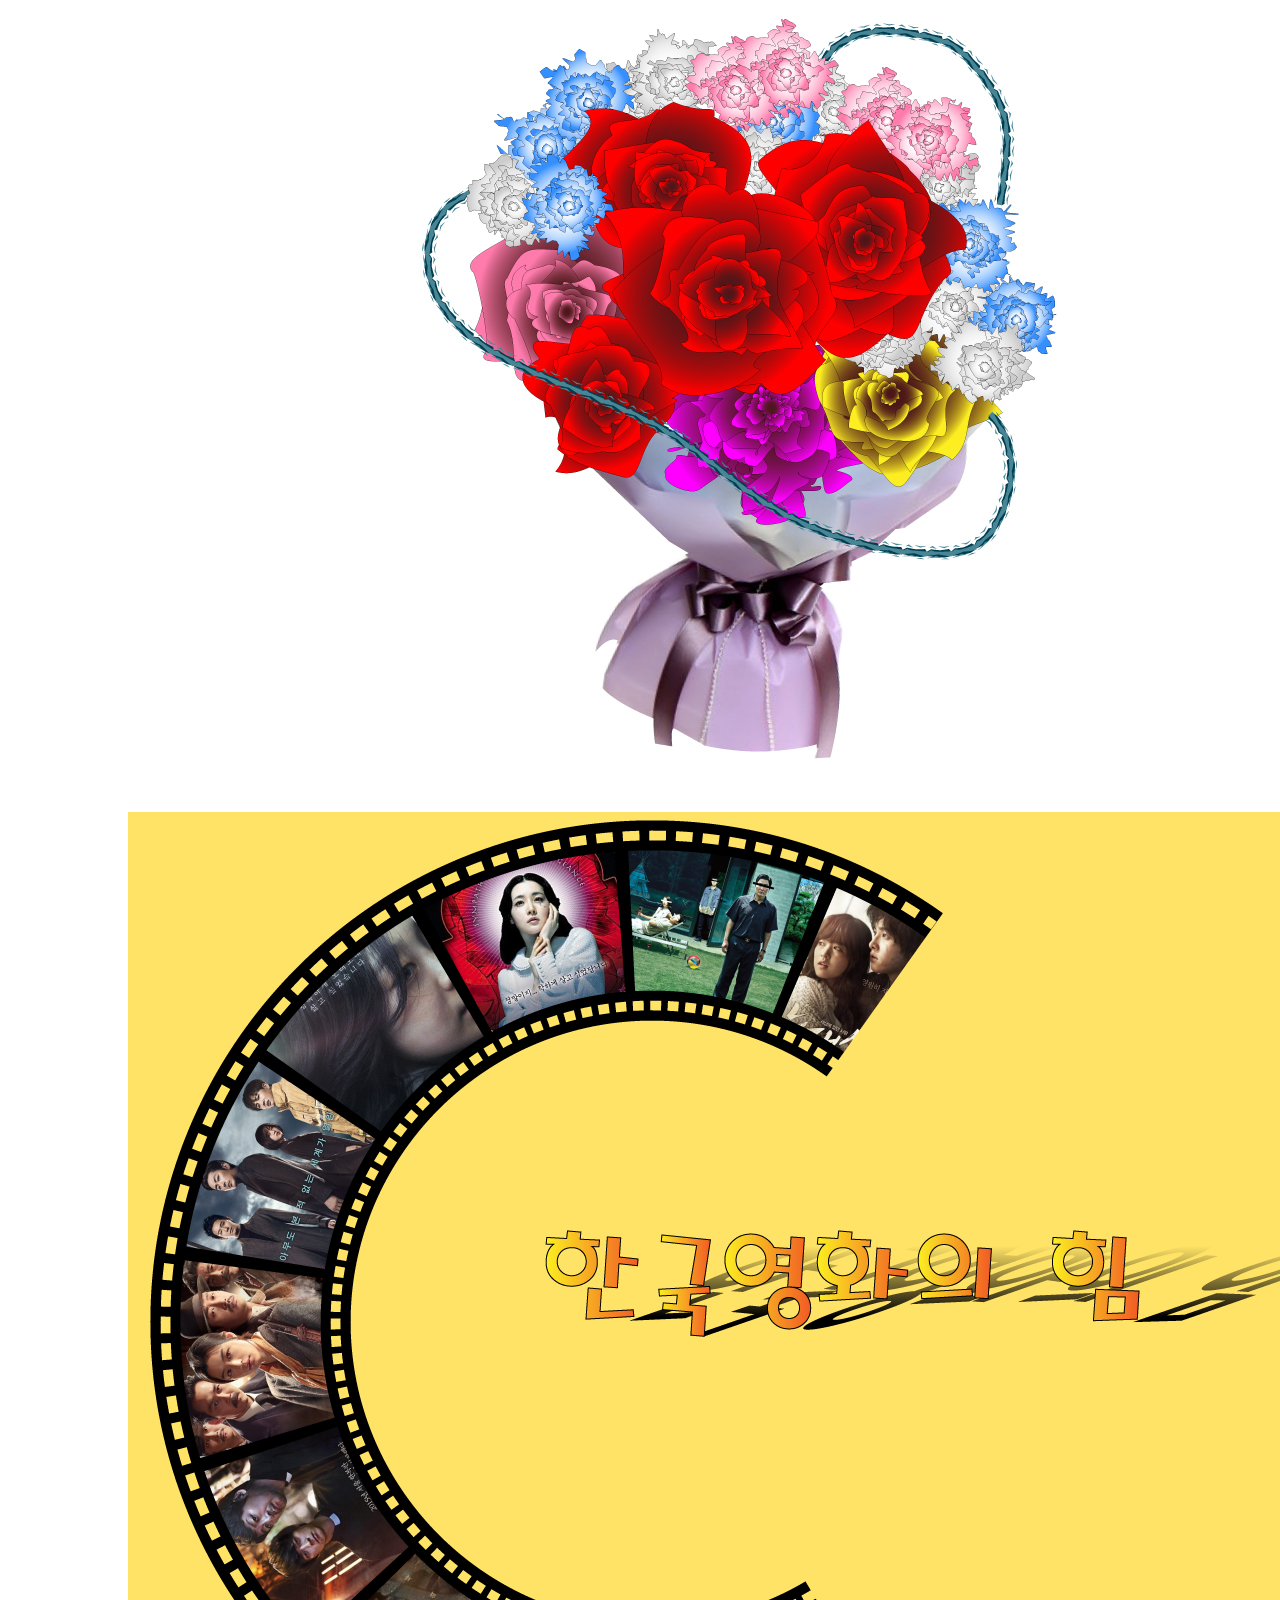
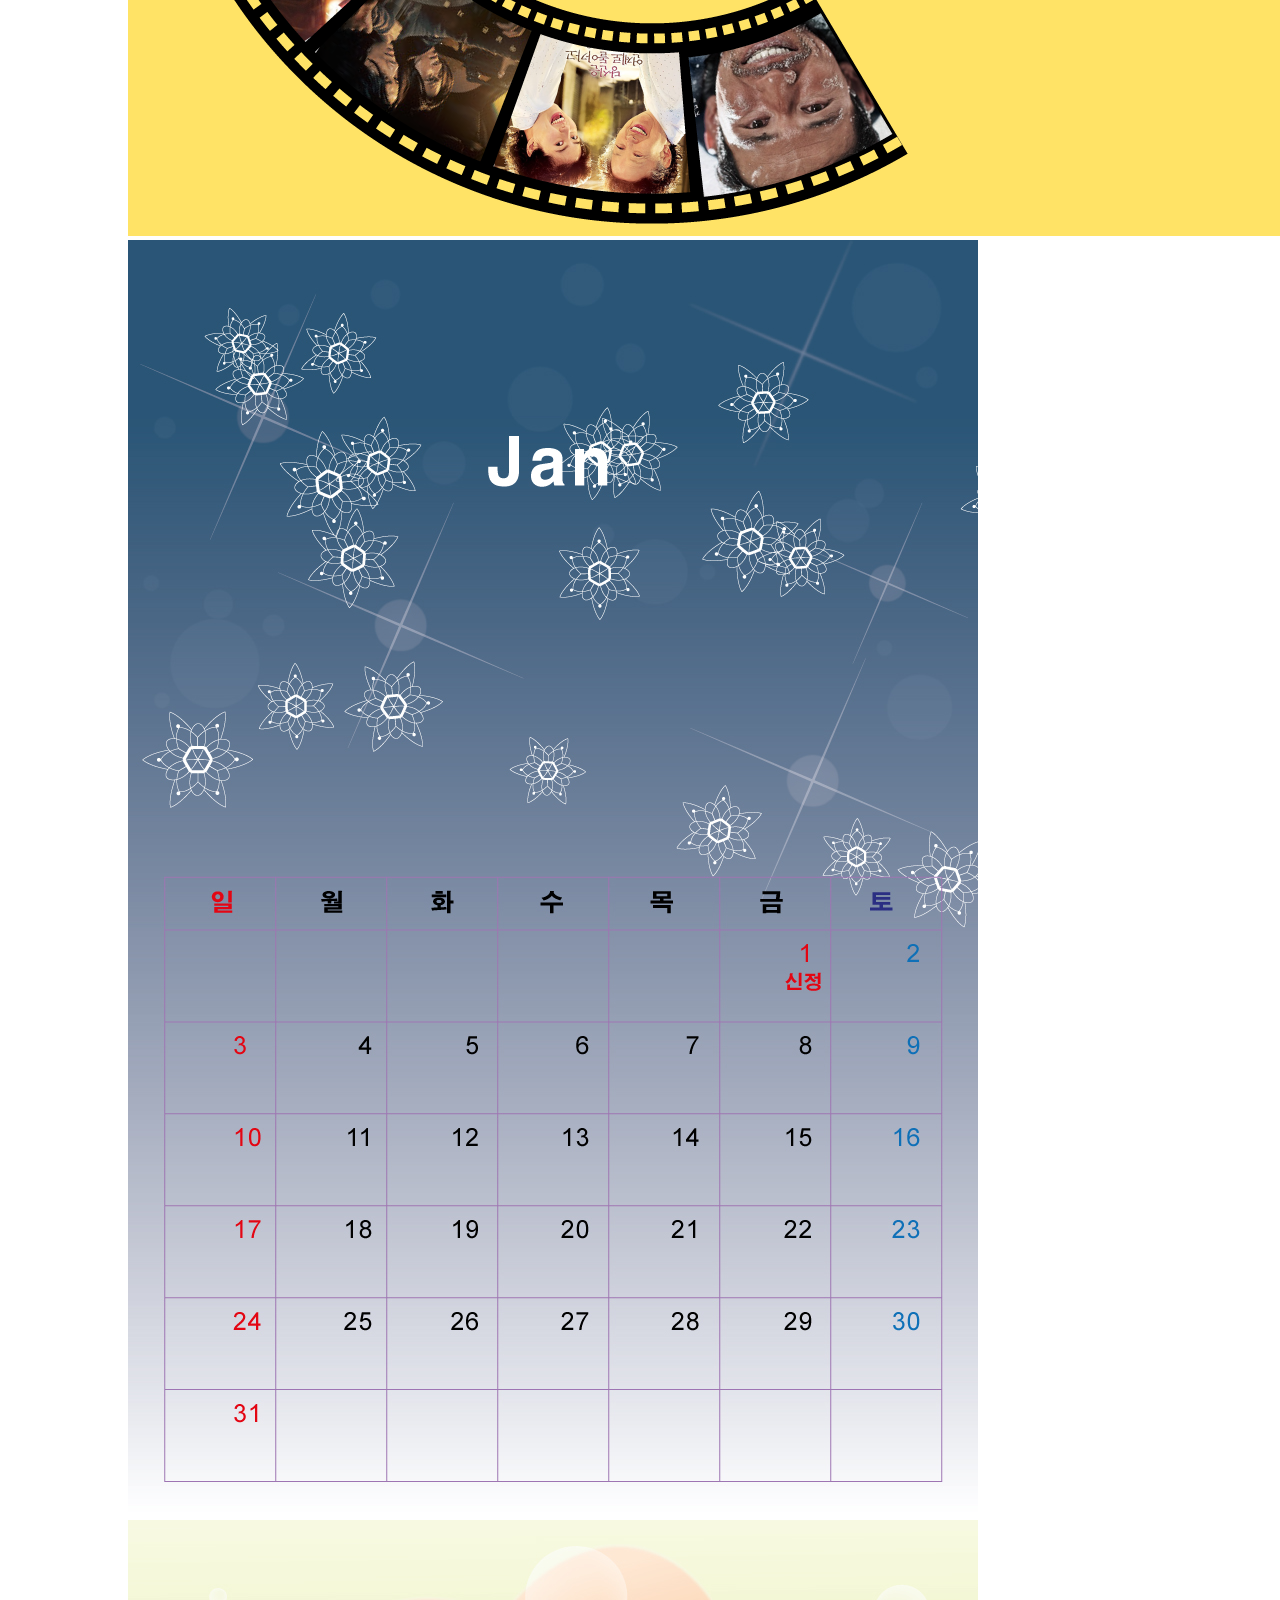
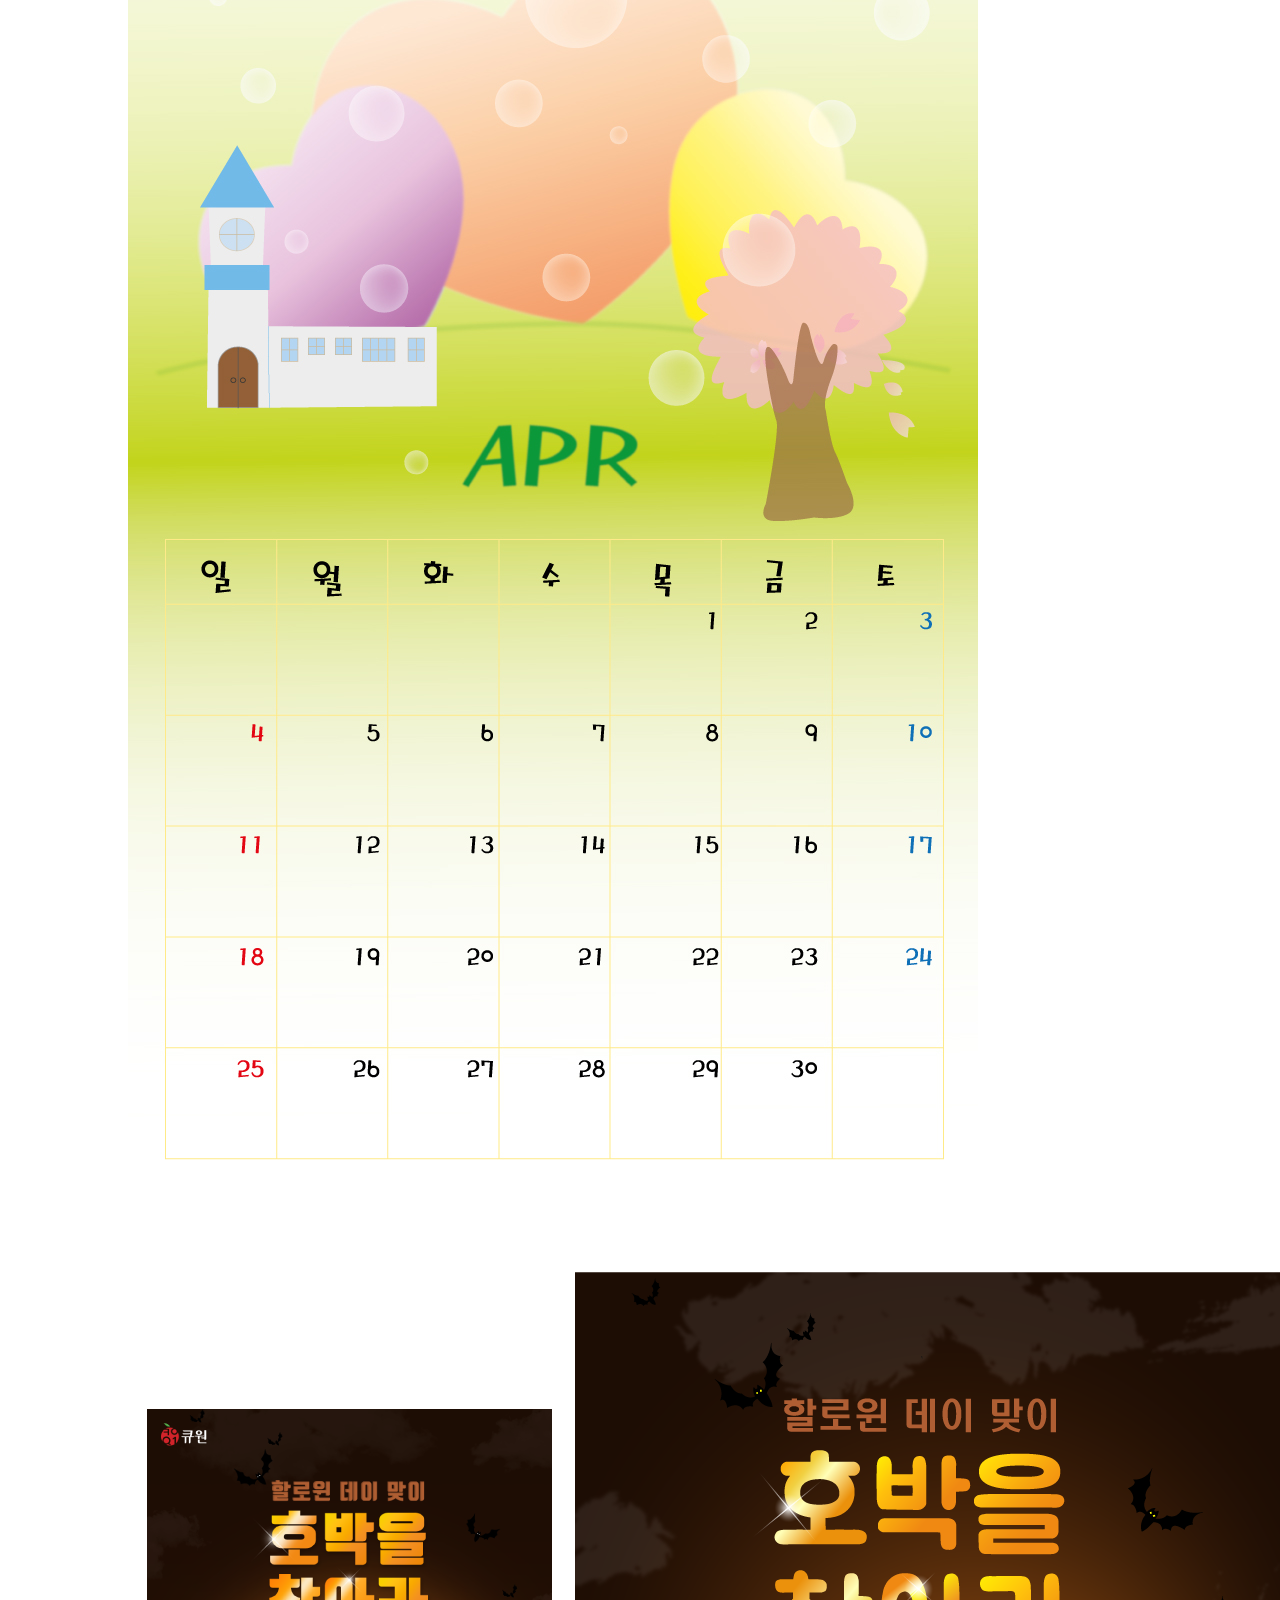
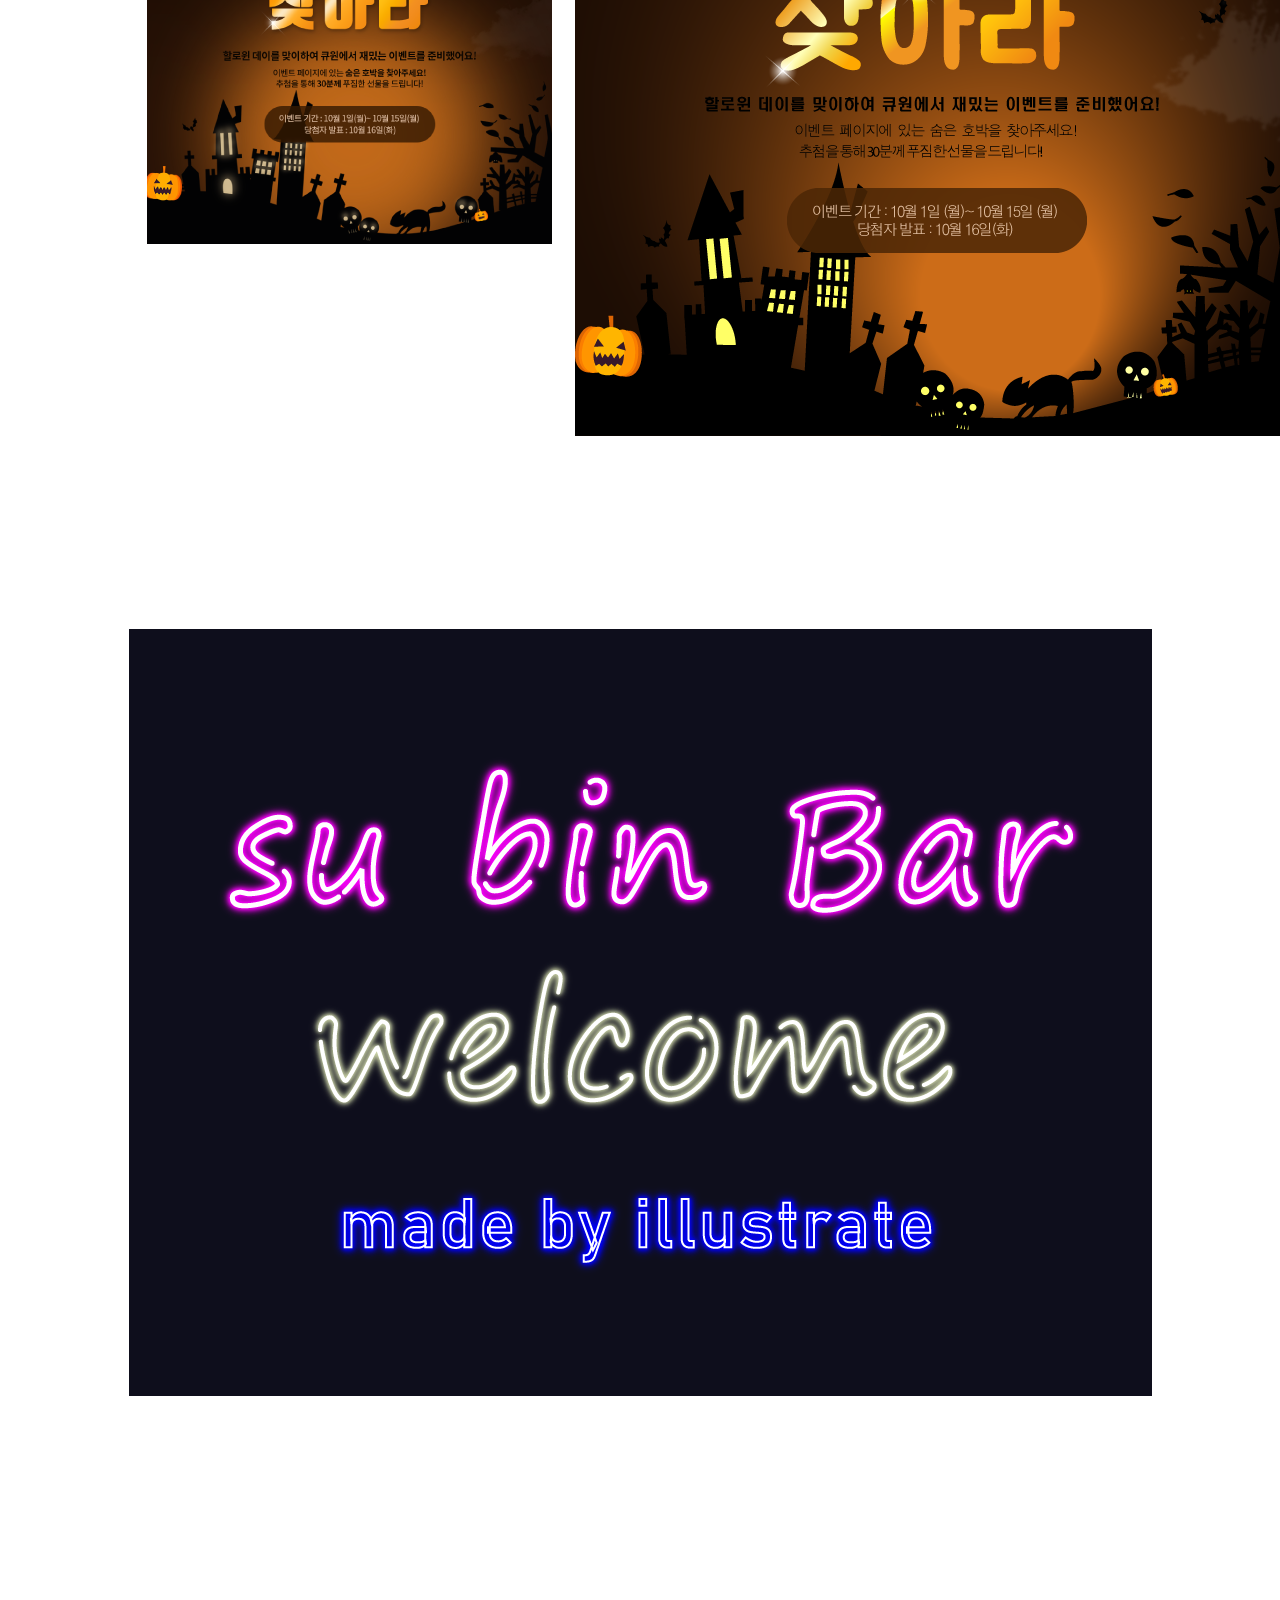
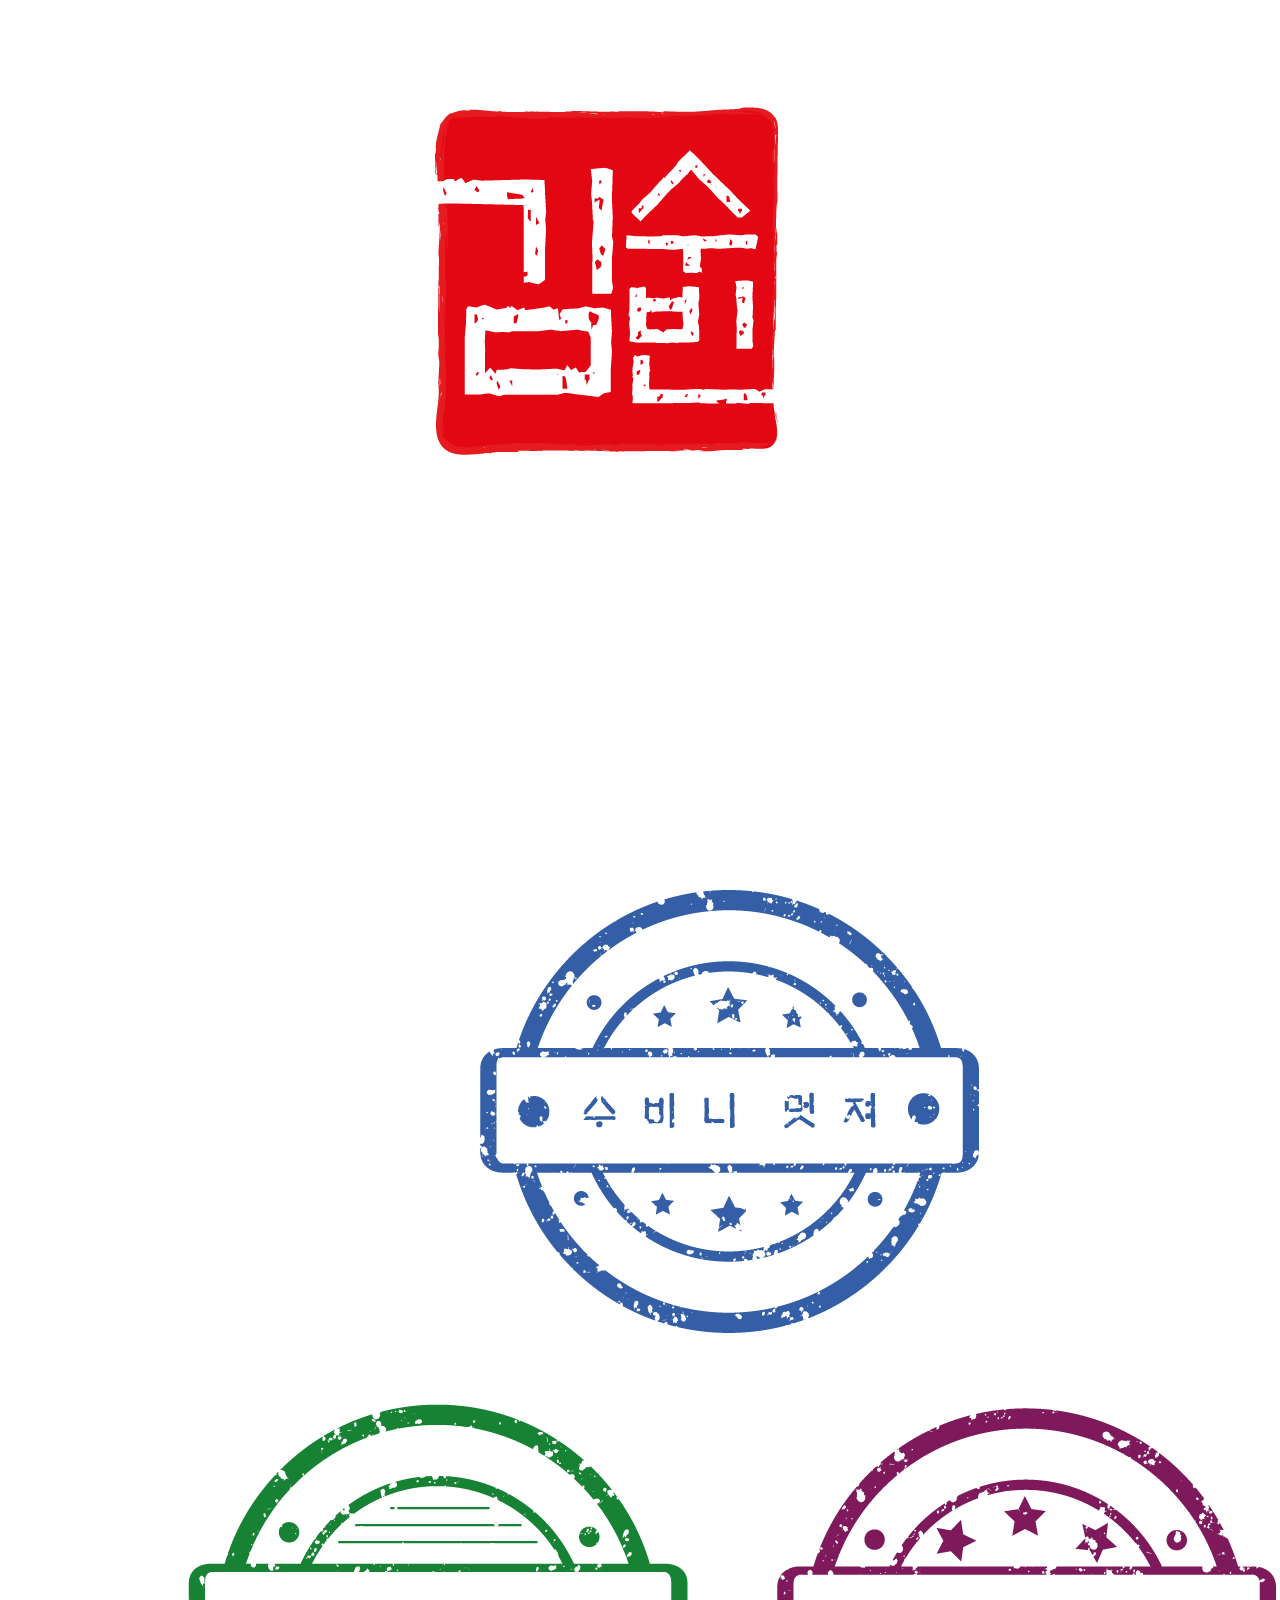
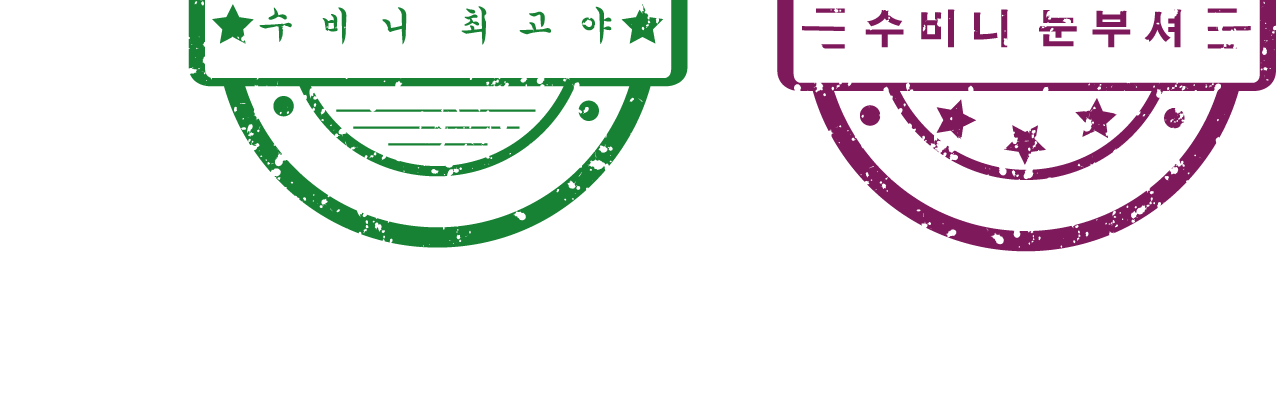
==== illustration/index.html @ 454caa93 "Add files via upload" ====
<!DOCTYPE html>
<html lang="ko">
<head>
    <meta charset="UTF-8">
    <meta name="viewport" content="width=device-width">
    <title>일러</title>
    <style> 
        .wrap{width: 1024px; margin: auto;}
        .wrap img{text-align: center;}
        .up{margin-top: -200px;}
    </style>
</head>
<body>
    <div class="wrap">
        <img src="images/flower.jpg" alt="">
        <img src="images/stroke.png" alt="" class="gif">
        <img src="images/jan.jpg" alt="">
        <img src="images/apr.jpg" alt="">
        <img src="images/poster.png" alt="">
        <img src="images/neon.png" alt="">
        <img src="images/seal.png" alt="">
        <img src="images/stamp.png" alt="" class="up">
        
    </div>
</body>
</html>
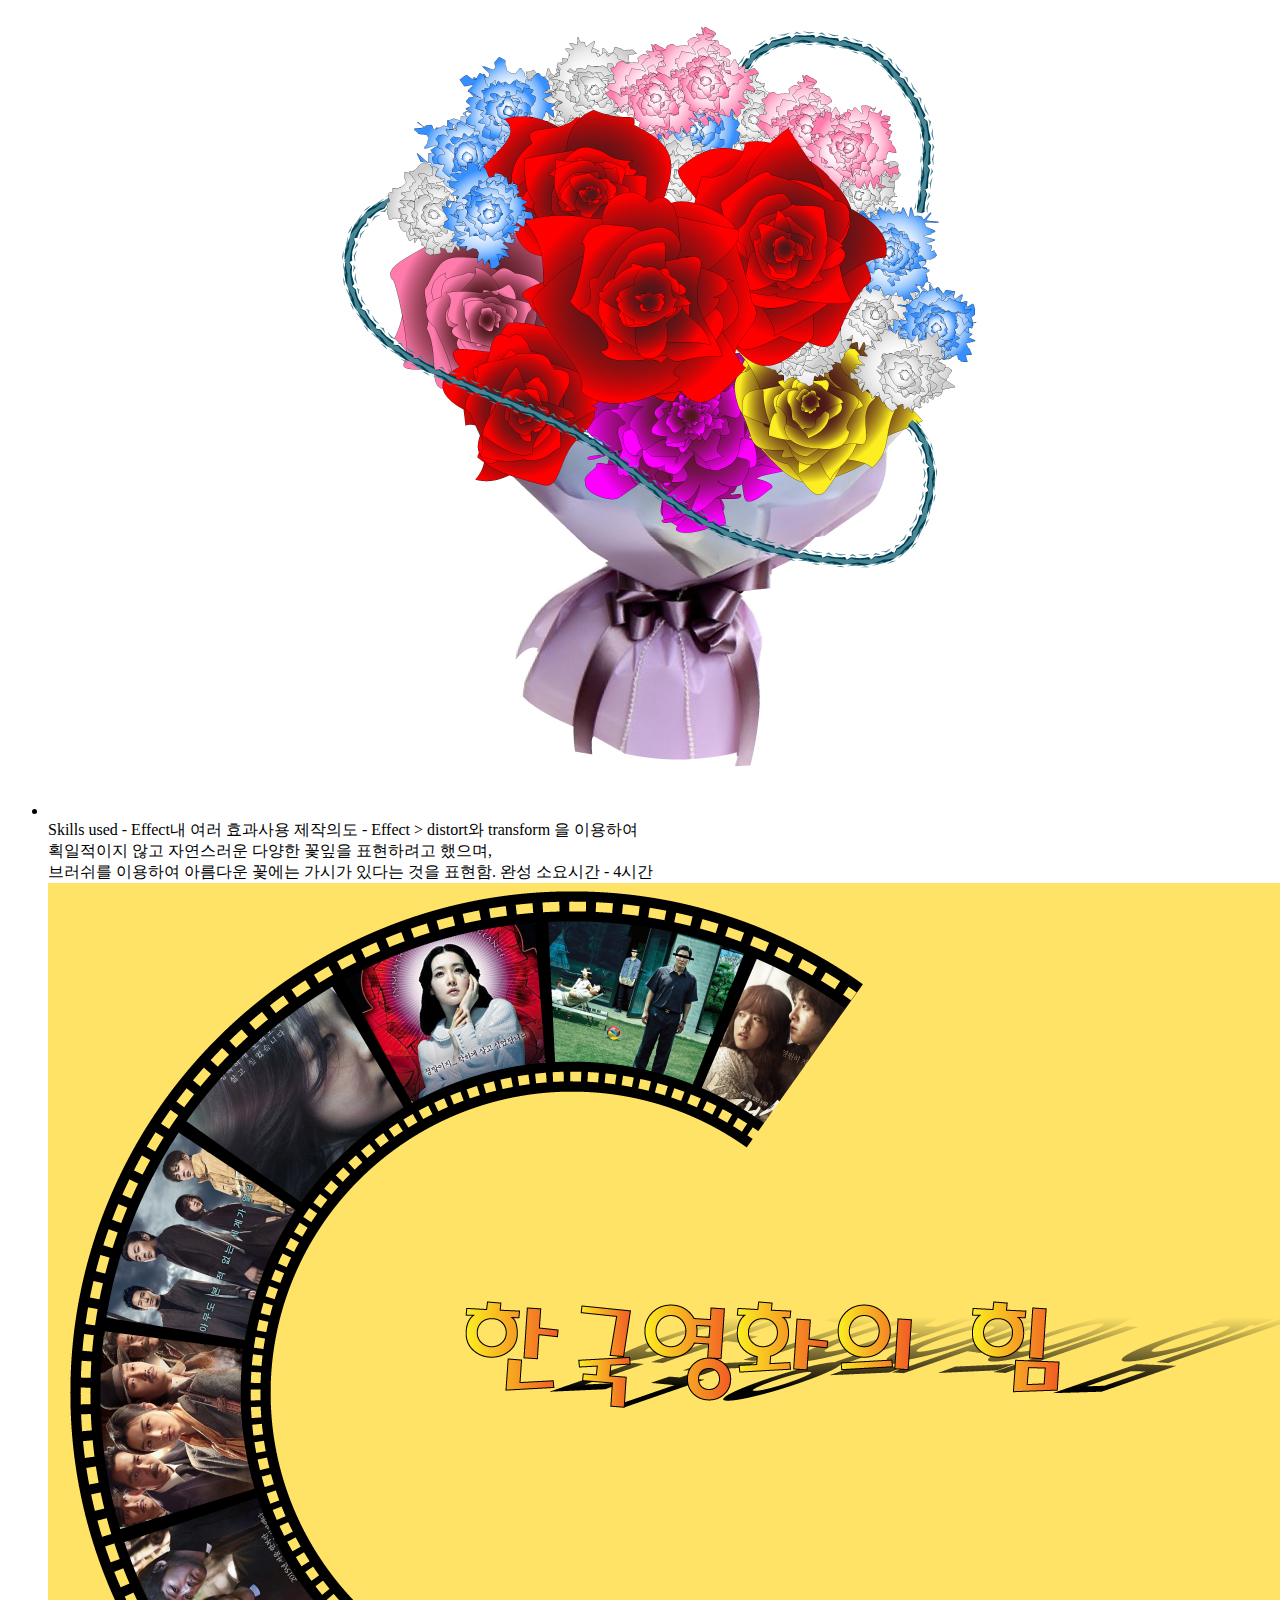
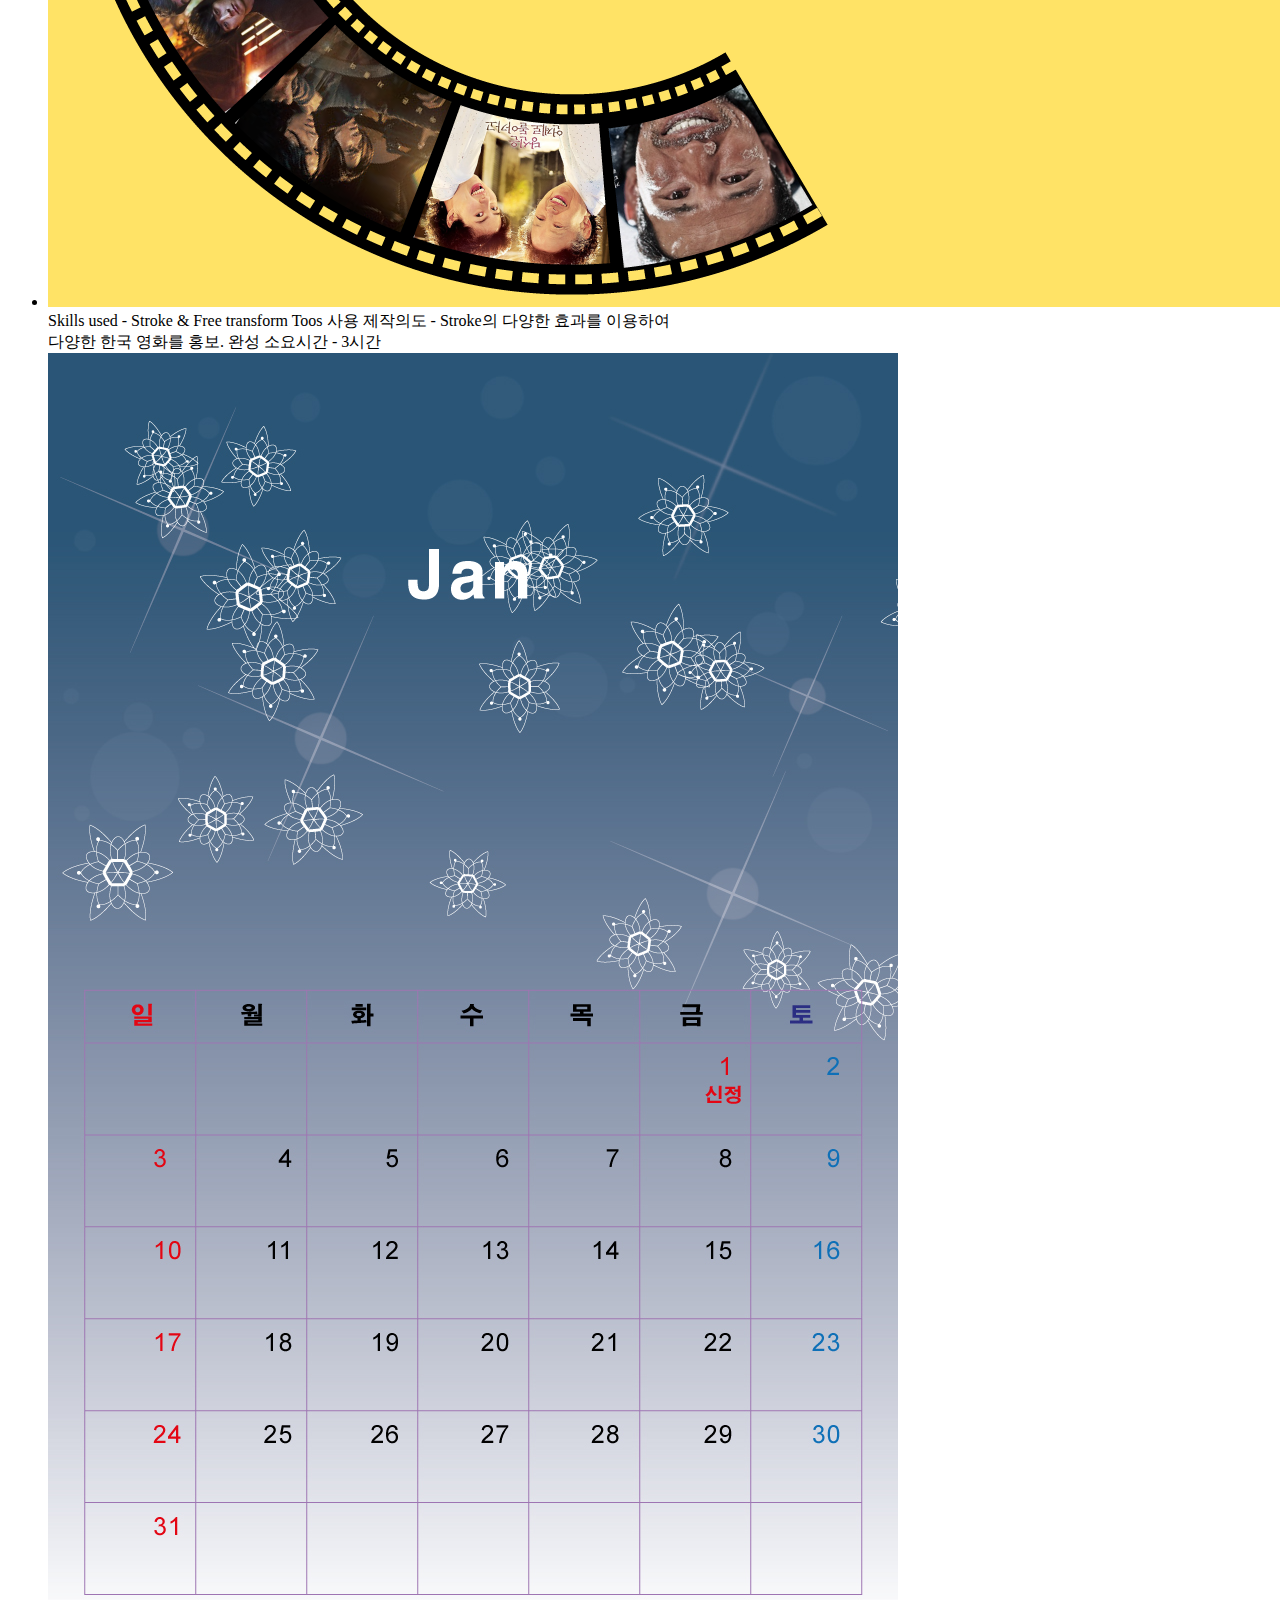
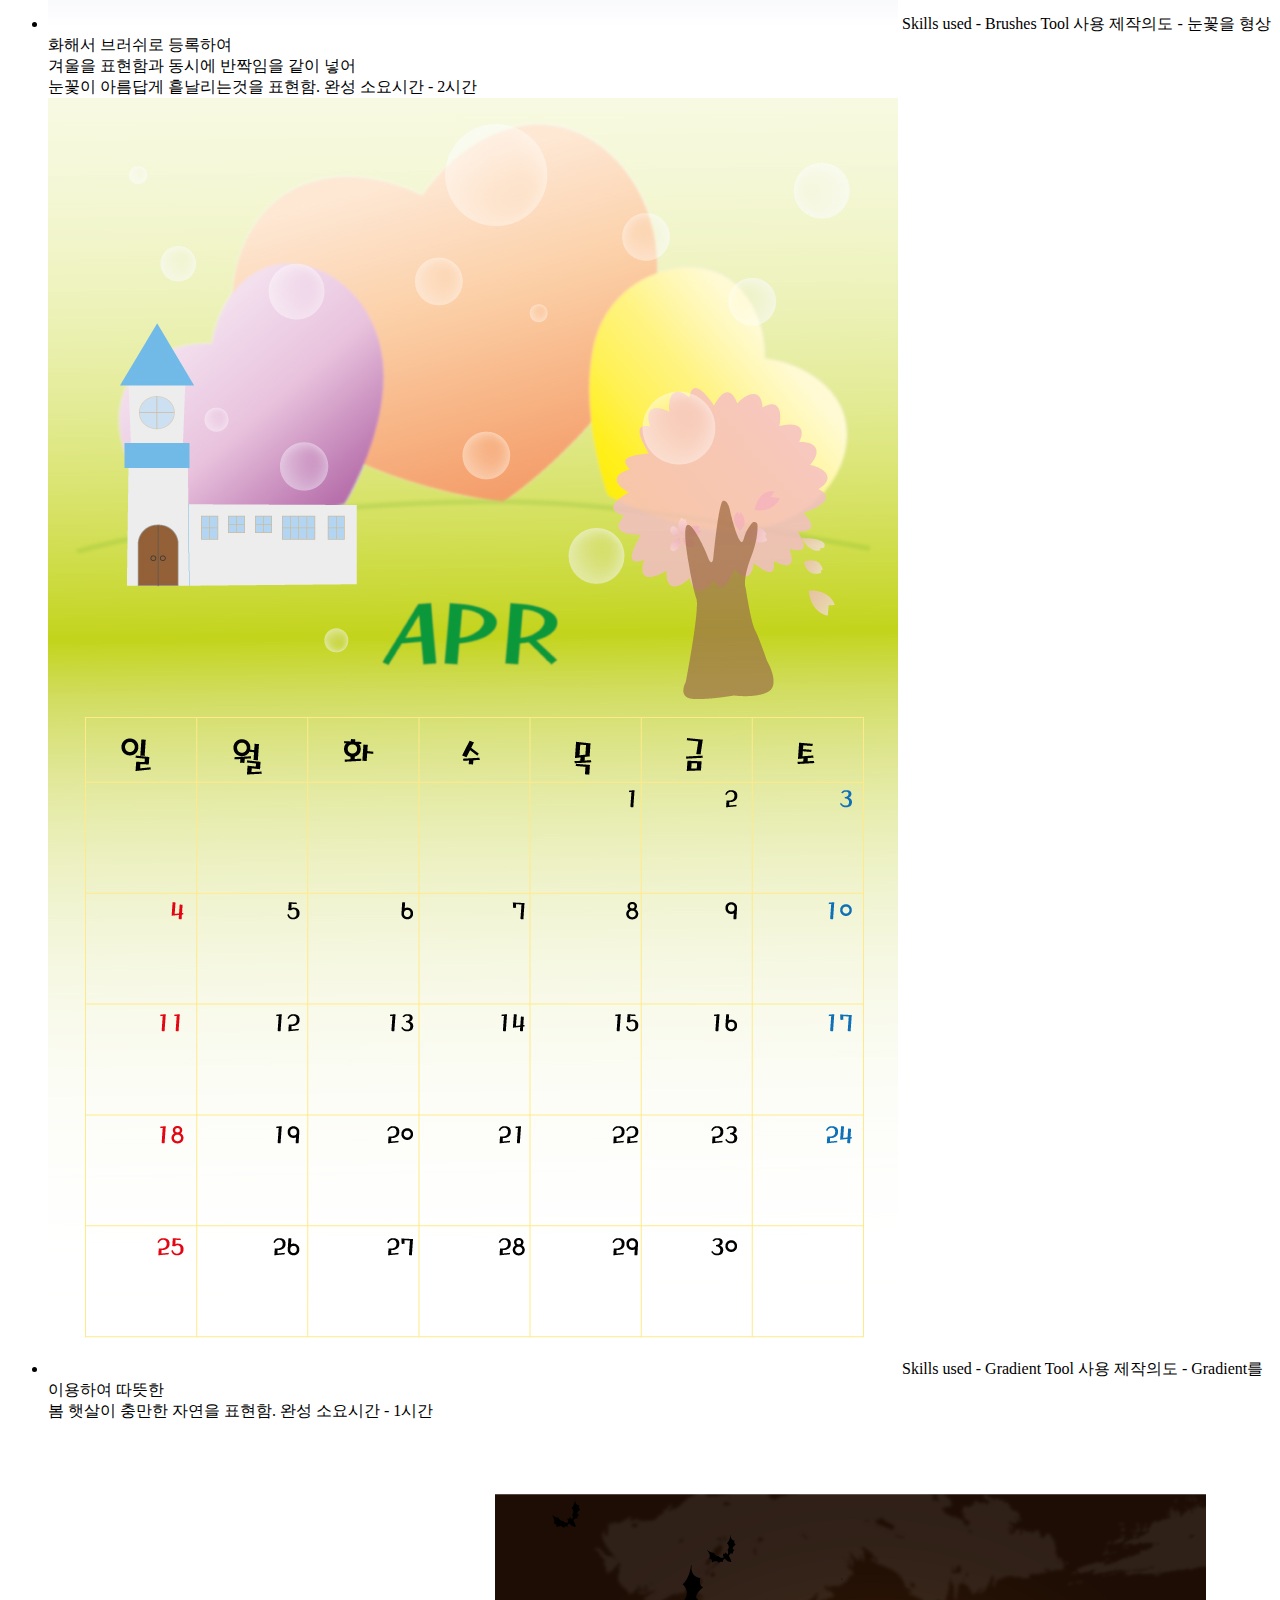
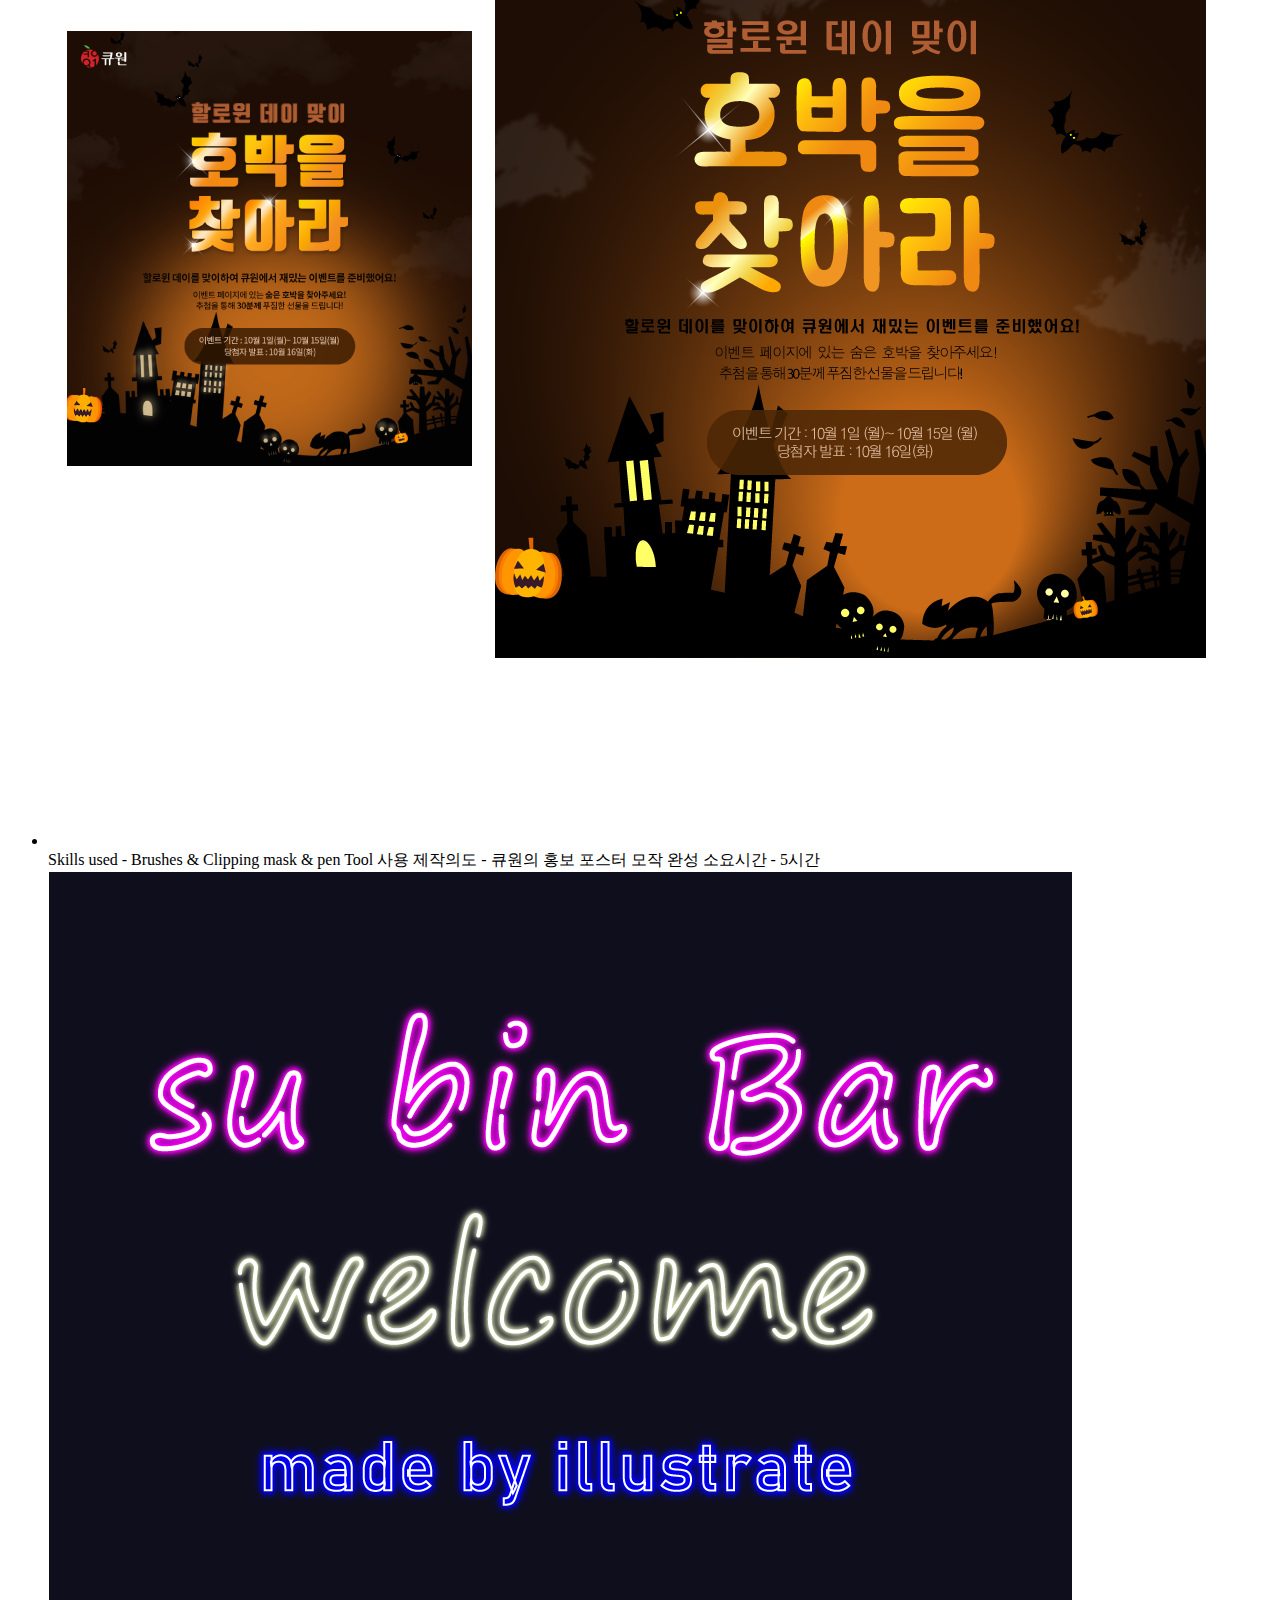
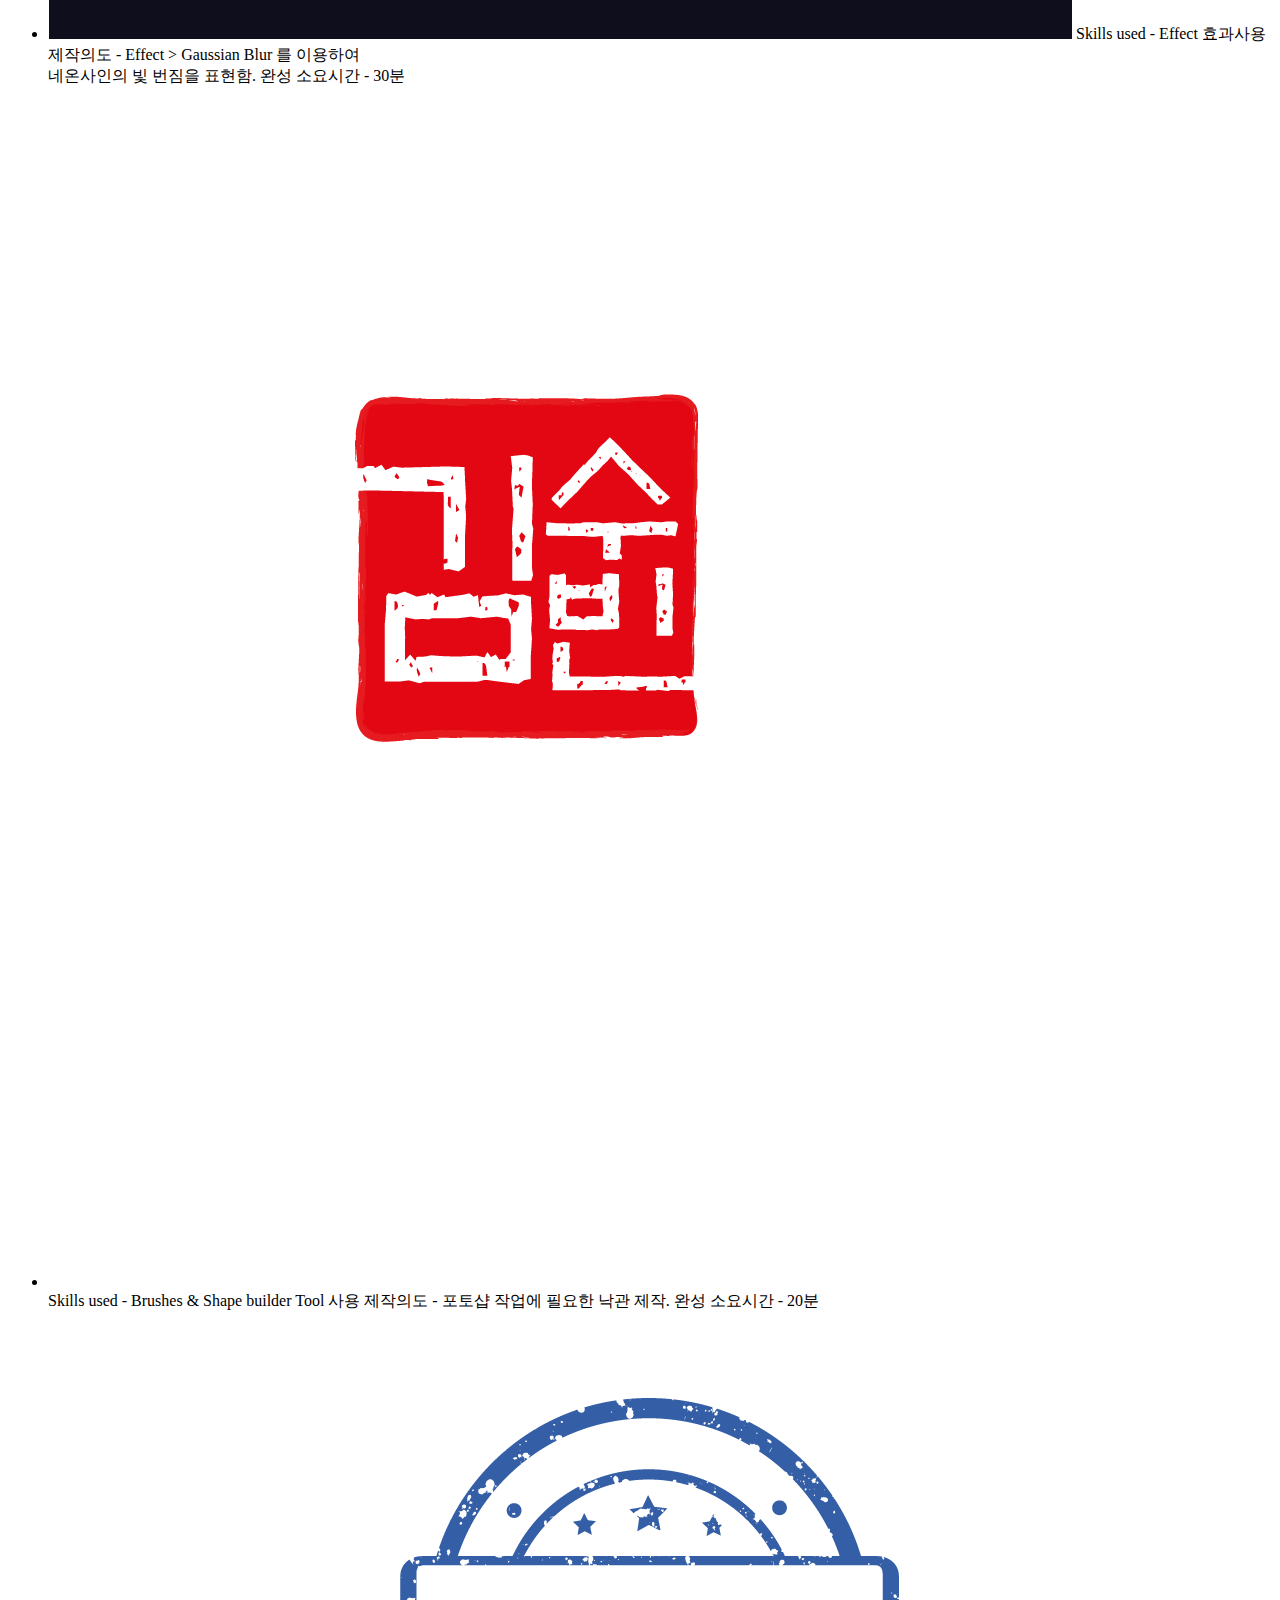
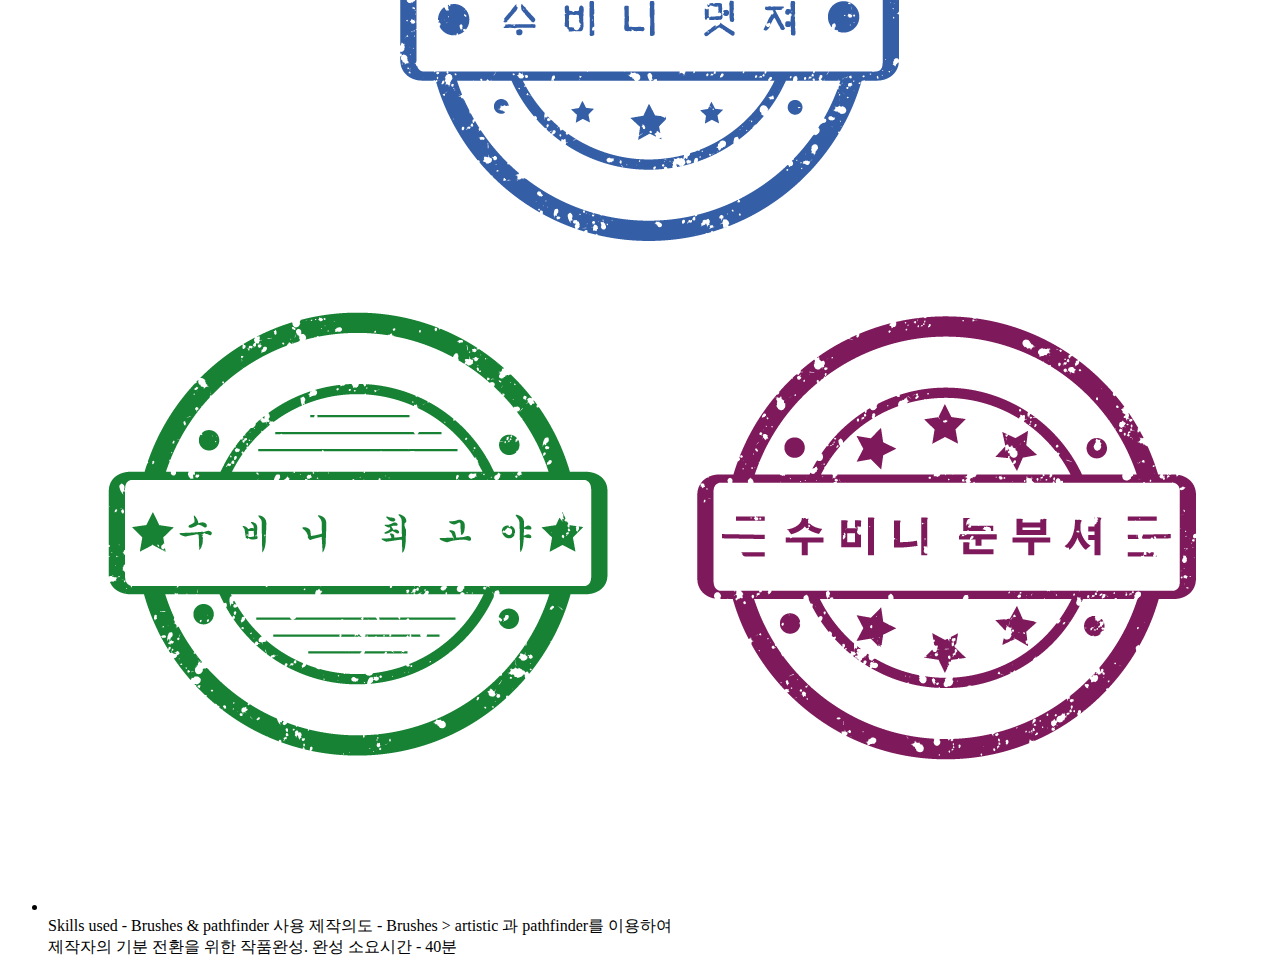
==== commit 5d6c9f88: "Add files via upload" ====
--- a/illustration/index.html
+++ b/illustration/index.html
@@ -4,23 +4,60 @@
     <meta charset="UTF-8">
     <meta name="viewport" content="width=device-width">
     <title>일러</title>
-    <style> 
-        .wrap{width: 1024px; margin: auto;}
-        .wrap img{text-align: center;}
-        .up{margin-top: -200px;}
-    </style>
+    <link rel="stylesheet" href="css/common.css">
 </head>
 <body>
     <div class="wrap">
-        <img src="images/flower.jpg" alt="">
-        <img src="images/stroke.png" alt="" class="gif">
-        <img src="images/jan.jpg" alt="">
-        <img src="images/apr.jpg" alt="">
-        <img src="images/poster.png" alt="">
-        <img src="images/neon.png" alt="">
-        <img src="images/seal.png" alt="">
-        <img src="images/stamp.png" alt="" class="up">
-        
+        <ul class="ap">
+            <li class="a">
+                <img src="images/flower.jpg" alt="">
+                <span class="txt1">Skills used - Effect내 여러 효과사용</span>
+                <span class="txt2">제작의도 - Effect > distort와 transform 을 이용하여<br> 획일적이지 않고 자연스러운 다양한 꽃잎을 표현하려고 했으며,<br> 브러쉬를 이용하여 아름다운 꽃에는 가시가 있다는 것을 표현함.</span>
+                <span class="txt3">완성 소요시간 - 4시간</span>
+            </li>
+            <li class="b">
+                <img src="images/stroke.png" alt="" class="gif">
+                <span class="txt1">Skills used - Stroke & Free transform Toos 사용</span>
+                 <span class="txt2">제작의도 - Stroke의 다양한 효과를 이용하여<br> 다양한 한국 영화를 홍보.</span>
+                <span class="txt3">완성 소요시간 - 3시간</span>
+            </li>
+            <li class="c">
+                <img src="images/jan.jpg" alt="">
+                <span class="txt1">Skills used - Brushes Tool 사용</span>
+                 <span class="txt2">제작의도 - 눈꽃을 형상화해서 브러쉬로 등록하여<br> 겨울을 표현함과 동시에 반짝임을 같이 넣어<br>눈꽃이 아름답게 흩날리는것을 표현함.</span>
+                <span class="txt3">완성 소요시간 - 2시간</span>
+            </li>
+            <li class="d">
+                <img src="images/apr.jpg" alt="">
+                <span class="txt1">Skills used - Gradient Tool 사용</span>
+                 <span class="txt2">제작의도 - Gradient를 이용하여 따뜻한<br> 봄 햇살이 충만한 자연을 표현함.</span>
+                <span class="txt3">완성 소요시간 - 1시간</span>
+            </li>
+            <li class="e">
+                <img src="images/poster.png" alt="">
+                <span class="txt1">Skills used - Brushes &  Clipping mask & pen Tool 사용</span>
+                 <span class="txt2">제작의도 - 큐원의 홍보 포스터 모작</span>
+                <span class="txt3">완성 소요시간 - 5시간</span>
+            </li>
+            <li class="f">
+                <img src="images/neon.png" alt="">
+                <span class="txt1">Skills used - Effect 효과사용</span>
+                 <span class="txt2">제작의도 - Effect > Gaussian Blur 를 이용하여<br> 네온사인의 빛 번짐을 표현함.</span>
+                <span class="txt3">완성 소요시간 - 30분</span>
+            </li>
+            <li class="g">
+                <img src="images/seal.png" alt="">
+                <span class="txt1">Skills used - Brushes & Shape builder Tool 사용</span>
+                 <span class="txt2">제작의도 - 포토샵 작업에 필요한 낙관 제작.</span>
+                <span class="txt3">완성 소요시간 - 20분</span>
+            </li>
+            <li class="h">
+                <img src="images/stamp.png" alt="">
+                <span class="txt1">Skills used - Brushes & pathfinder 사용</span>
+                 <span class="txt2">제작의도 - Brushes > artistic 과 pathfinder를 이용하여<br> 제작자의 기분 전환을 위한 작품완성.</span>
+                <span class="txt3">완성 소요시간 - 40분</span>
+            </li>
+        </ul> 
     </div>
 </body>
 </html>